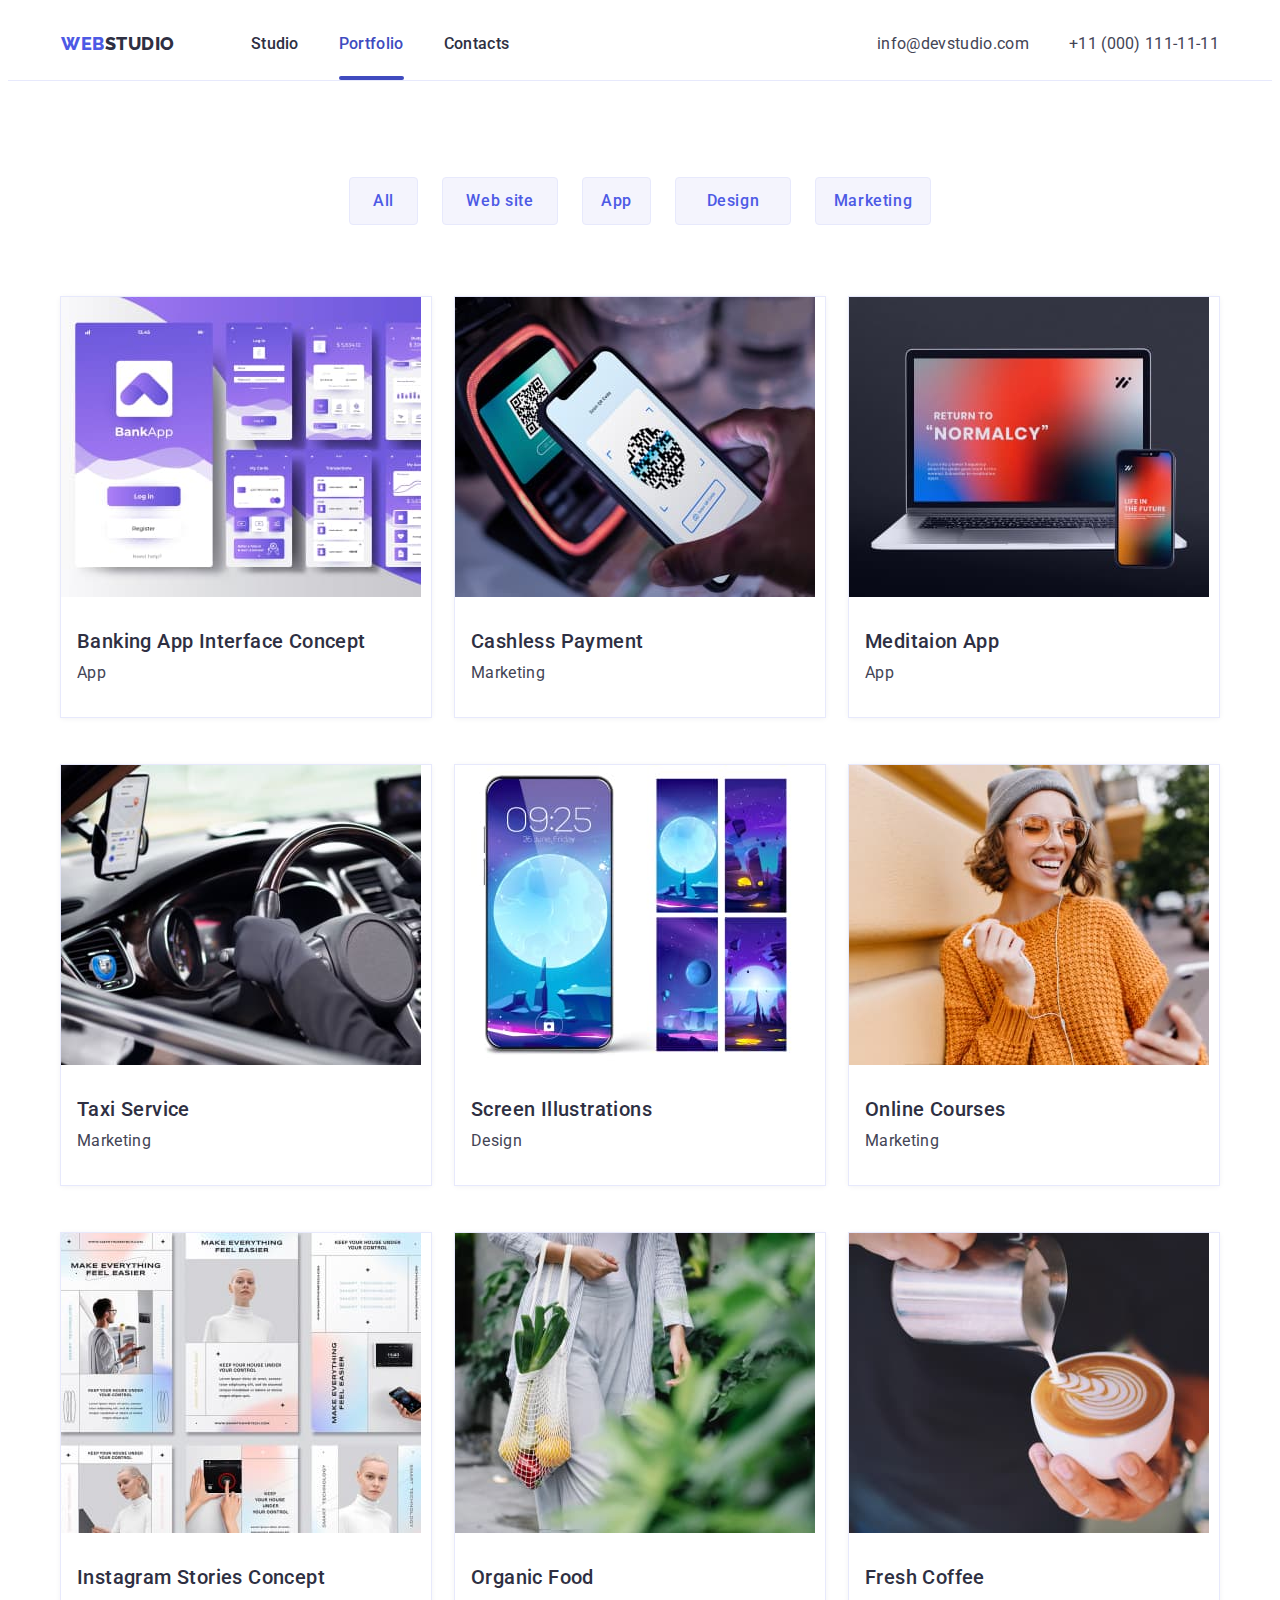
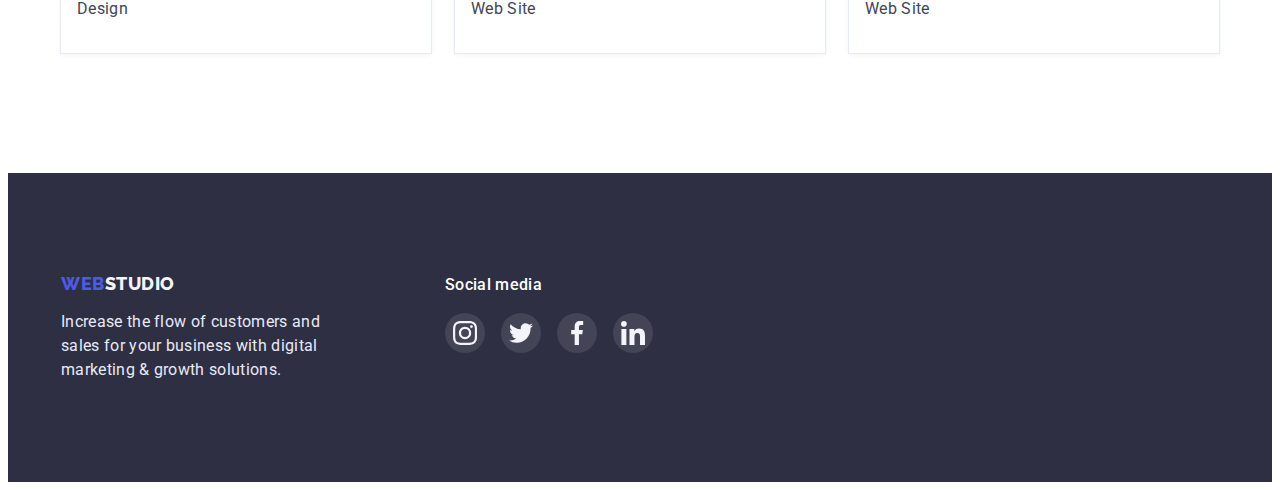
==== portfolio.html @ 3f5e1013 "Add files via upload" ====
<!DOCTYPE html>
<html lang="en">
<head>
    <meta charset="UTF-8">
    <meta http-equiv="X-UA-Compatible" content="IE=edge">
    <meta name="viewport" content="width=device-width, initial-scale=1.0">
    <title>Portfolio</title>
    <link rel="stylesheet" href="https://cdnjs.cloudflare.com/ajax/libs/modern-normalize/1.1.0/modern-normalize.min.css" integrity="sha512-wpPYUAdjBVSE4KJnH1VR1HeZfpl1ub8YT/NKx4PuQ5NmX2tKuGu6U/JRp5y+Y8XG2tV+wKQpNHVUX03MfMFn9Q==" crossorigin="anonymous" referrerpolicy="no-referrer" />
    <link rel="stylesheet" href="./css/styles.css">
    <link rel="preconnect" href="https://fonts.googleapis.com">
    <link rel="preconnect" href="https://fonts.gstatic.com" crossorigin>
    <link href="https://fonts.googleapis.com/css2?family=Raleway:wght@800&family=Roboto:wght@400;500;700&display=swap" rel="stylesheet">
</head>
<body>
    <header class="header">
        <div class="container header-container">
            <nav class="header-navigation">
                <a href="" class="header-logo link"><span class="header-logo-word">Web</span>Studio</a>
                <ul class="header-list list">
                    <li class="header-list-item"><a class="header-link link" href="./index.html">Studio</a></li>
                    <li class="header-list-item"><a class="header-link link current" href="./portfolio.html">Portfolio</a></li>
                    <li class="header-list-item"><a class="header-link link" href="">Contacts</a></li>
                </ul>
            </nav>
            <address class="header-address">
                <ul class="address-list list">
                    <li class="address-list-item"><a class="address-mail link" href="mailto:info@devstudio.com">info@devstudio.com</a></li>
                    <li class="address-list-item"><a class="address-tel link" href="tel:+110001111111">+11 (000) 111-11-11</a></li>
                </ul>
            </address>
        </div>
    </header>
    <main>
        <section class="portfolio-info">
            <div class="container">
                <ul class="portfolio-navigation-list list">
                    <li class="portfolio-navigation-item"><button class="portfolio-btn btn-small" type="button">All</button></li>
                    <li class="portfolio-navigation-item"><button class="portfolio-btn" type="button">Web site</button></li>
                    <li class="portfolio-navigation-item"><button class="portfolio-btn btn-small" type="button">App</button></li>
                    <li class="portfolio-navigation-item"><button class="portfolio-btn" type="button">Design</button></li>
                    <li class="portfolio-navigation-item"><button class="portfolio-btn" type="button">Marketing</button></li>
                </ul>
                <ul class="portfolio-service-list list">
                        <li class="portfolio-service-item">
                            <div class="portfolio-item-wrap">
                                <img src="./images/portfolio-img-1.jpg" alt="phone's apps" width="360" height="300">
                                <div class="portfolio-item-text-wrap">
                                    <p class="portfolio-item-text">
                                        14 Stylish and User-Friendly App Design Concepts · Task Manager App · Calorie Tracker App · Exotic Fruit Ecommerce App · Cloud Storage App
                                    </p>
                                </div>
                            </div>
                            <div class="service-text">
                                <h3 class="service-item-title">Banking App Interface Concept</h3>
                                <p class="service-item-text">App</p>
                            </div>
                        </li>
                        <li class="portfolio-service-item">
                            <div class="portfolio-item-wrap">
                                <img src="./images/portfolio-img-2.jpg" alt="phone with payying app" width="360" height="300">
                                <div class="portfolio-item-text-wrap">
                                    <p class="portfolio-item-text">
                                        Lorem ipsum dolor sit amet consectetur adipisicing elit. Officiis quas vero tempore minus similique, consectetur atque itaque aliquam nihil mollitia distinctio quo nesciunt cupiditate natus quae blanditiis in laudantium odio?
                                    </p>
                                </div>
                            </div>
                            <div class="service-text">
                                <h3 class="service-item-title">Cashless Payment</h3>
                                <p class="service-item-text">Marketing</p>
                            </div>
                        </li>
                        <li class="portfolio-service-item">
                            <div class="portfolio-item-wrap">
                                <img src="./images/portfolio-img-3.jpg" alt="laptop" width="360" height="300">
                                <div class="portfolio-item-text-wrap">
                                    <p class="portfolio-item-text">
                                        Lorem ipsum dolor sit amet consectetur adipisicing elit. Officiis quas vero tempore minus similique, consectetur atque itaque aliquam nihil mollitia distinctio quo nesciunt cupiditate natus quae blanditiis in laudantium odio?
                                    </p>
                                </div>
                            </div>
                            <div class="service-text">
                                <h3 class="service-item-title">Meditaion App</h3>
                                <p class="service-item-text">App</p>
                            </div>
                        </li>
                    <li class="portfolio-service-item">
                        <div class="portfolio-item-wrap">
                            <img src="./images/portfolio-img-4.jpg" alt="car inside" width="360" height="300">
                            <div class="portfolio-item-text-wrap">
                                <p class="portfolio-item-text">
                                    Lorem ipsum dolor sit amet consectetur adipisicing elit. Officiis quas vero tempore minus similique, consectetur atque itaque aliquam nihil mollitia distinctio quo nesciunt cupiditate natus quae blanditiis in laudantium odio?
                                </p>
                            </div>
                        </div>
                        <div class="service-text">
                            <h3 class="service-item-title">Taxi Service</h3>
                            <p class="service-item-text">Marketing</p>
                        </div>
                    </li>
                    <li class="portfolio-service-item">
                        <div class="portfolio-item-wrap">
                            <img src="./images/portfolio-img-5.jpg" alt="phone's screen" width="360" height="300">
                            <div class="portfolio-item-text-wrap">
                                <p class="portfolio-item-text">
                                    Lorem ipsum dolor sit amet consectetur adipisicing elit. Officiis quas vero tempore minus similique, consectetur atque itaque aliquam nihil mollitia distinctio quo nesciunt cupiditate natus quae blanditiis in laudantium odio?
                                </p>
                            </div>
                        </div>
                        <div class="service-text">
                            <h3 class="service-item-title">Screen Illustrations</h3>
                            <p class="service-item-text">Design</p>
                        </div>
                    </li>
                    <li class="portfolio-service-item">
                        <div class="portfolio-item-wrap">
                            <img src="./images/portfolio-img-6.jpg" alt="smilling girl" width="360" height="300">
                            <div class="portfolio-item-text-wrap">
                                <p class="portfolio-item-text">
                                    Lorem ipsum dolor sit amet consectetur adipisicing elit. Officiis quas vero tempore minus similique, consectetur atque itaque aliquam nihil mollitia distinctio quo nesciunt cupiditate natus quae blanditiis in laudantium odio?
                                </p>
                            </div>
                        </div>
                        <div class="service-text">
                            <h3 class="service-item-title">Online Courses</h3>
                            <p class="service-item-text">Marketing</p>
                        </div>
                    </li>
                    <li class="portfolio-service-item">
                        <div class="portfolio-item-wrap">
                            <img src="./images/portfolio-img-7.jpg" alt="instagram stories" width="360" height="300">
                            <div class="portfolio-item-text-wrap">
                                <p class="portfolio-item-text">
                                    Lorem ipsum dolor sit amet consectetur adipisicing elit. Officiis quas vero tempore minus similique, consectetur atque itaque aliquam nihil mollitia distinctio quo nesciunt cupiditate natus quae blanditiis in laudantium odio?
                                </p>
                            </div>
                        </div>
                        <div class="service-text">
                            <h3 class="service-item-title">Instagram Stories Concept</h3>
                            <p class="service-item-text">Design</p>
                        </div>
                    </li>
                    <li class="portfolio-service-item">
                        <div class="portfolio-item-wrap">
                            <img src="./images/portfolio-img-8.jpg" alt="woman carring bag with fruit" width="360" height="300">
                            <div class="portfolio-item-text-wrap">
                                <p class="portfolio-item-text">
                                    Lorem ipsum dolor sit amet consectetur adipisicing elit. Officiis quas vero tempore minus similique, consectetur atque itaque aliquam nihil mollitia distinctio quo nesciunt cupiditate natus quae blanditiis in laudantium odio?
                                </p>
                            </div>
                        </div>
                        <div class="service-text">
                            <h3 class="service-item-title">Organic Food</h3>
                            <p class="service-item-text">Web Site</p>
                        </div>
                    </li>
                    <li class="portfolio-service-item">
                        <div class="portfolio-item-wrap">
                            <img src="./images/portfolio-img-9.jpg" alt="coffee" width="360" height="300">
                            <div class="portfolio-item-text-wrap">
                                <p class="portfolio-item-text">
                                    Lorem ipsum dolor sit amet consectetur adipisicing elit. Officiis quas vero tempore minus similique, consectetur atque itaque aliquam nihil mollitia distinctio quo nesciunt cupiditate natus quae blanditiis in laudantium odio?
                                </p>
                            </div>
                        </div>
                        <div class="service-text">
                            <h3 class="service-item-title">Fresh Coffee</h3>
                            <p class="service-item-text">Web Site</p>
                        </div>
                    </li>
                </ul>
            </div>
        </section>
    </main>
    <footer class="footer">
        <div class="container footer-items">
            <div class="footer-left">
                <a class="footer-link link" href="./portfolio.html"><span class="footer-link-word">Web</span>Studio</a>
                <p class="footer-text">Increase the flow of customers and sales for your business with digital marketing & growth solutions.</p>
            </div>
            <div class="footer-soc">
                <p class="footer-soc-title">Social media</p>
                <ul class="footer-soc-list list">
                    <li class="footer-soc-item">
                        <a class="footer-soc-link link" href="">
                            <svg class="footer-soc-icon" width="24" height="24">
                                <use href="./images/symbol-defs.svg#icon-instagram"></use>
                            </svg>
                        </a>
                    </li>
                    <li class="footer-soc-item">
                        <a class="footer-soc-link link" href="">
                            <svg class="footer-soc-icon" width="24" height="24">
                                <use href="./images/symbol-defs.svg#icon-twitter"></use>
                            </svg>
                        </a>
                    </li>
                    <li class="footer-soc-item">
                        <a class="footer-soc-link link" href="">
                            <svg class="footer-soc-icon" width="24" height="24">
                                <use href="./images/symbol-defs.svg#icon-facebook"></use>
                            </svg>
                        </a>
                    </li>
                    <li class="footer-soc-item">
                        <a class="footer-soc-link link" href="">
                            <svg class="footer-soc-icon" width="24" height="24">
                                <use href="./images/symbol-defs.svg#icon-linkedin"></use>
                            </svg>
                        </a>
                    </li>
                </ul>
            </div>
        </div>
    </footer>
</body>
</html>
---- css/styles.css ----
body {
    font-family: 'Roboto', sans-serif;
    color: #2E2F42;
}

h1, h2, h3, h4, h5, h6, p {
    margin: 0;
}

ul {
    margin: 0;
    padding-left: 0;
}

button {
    cursor: pointer;
}

a {
    list-style: none;
}

img {
    display: block;
}

.list {
    list-style: none;
}

.link {
    text-decoration: none;
    font-style: normal;
}

:root {
    --LogoColor: #4D5AE5;
    --MainTextColor: #2E2F42;
    --SecondTextColor: #434455;
    --HoverFocusColor: #404BBF;
    --FooterHoverFocusColor: #31D0AA;
    --CustomersMainColor: #8E8F99;
    --CustomersLinkColor: #404BBF;
    --SlideTextColor: #F4F4FD;
    --SlideTextBgColor: #4D5AE5;
    --HeroGradient: linear-gradient(rgba(46, 47, 66, 0.7), rgba(46, 47, 66, 0.7));
}

.container {
    width: 1158px;
    padding-left: 15px;
    padding-right: 15px;
    margin-left: auto;
    margin-right: auto;
}

/*--------------------- STUDIO PAGE -----------------------*/

/*--------------- header ---------------*/

.header {
    border-bottom: 1px solid #E7E9FC;
}

.header-container {
    padding-top: 24px;
    padding-bottom: 24px;
    display: flex;
}

.header-navigation {
    margin-right: auto;
    display: flex;
}

.header-logo {
    font-family: 'Raleway', sans-serif;
    font-weight: 800;
    font-size: 18px;
    line-height: 1.33;
    letter-spacing: 0.03em;
    text-transform: uppercase;
    margin-right: 76px;
    color: var(--MainTextColor)
}

.header-logo-word {
    color: var(--LogoColor)
}

.header-list {
    display: flex;
    gap: 40px;
}

/* .header-list-item {
} */

.header-link {
    font-weight: 500;
    font-size: 16px;
    line-height: 1.5;
    letter-spacing: 0.02em;
    color: var(--MainTextColor);
    transition: color 250ms cubic-bezier(0.4, 0, 0.2, 1);
}

.header-link:is(:hover, :focus) {
    color: var(--HoverFocusColor);
}

.current {
    color: #404BBF;
    position: relative;
}

.current::after {
    content: '';
    position: absolute;
    top: 42px;
    left: 0;
    width: 100%;
    height: 4px;
    border-radius: 2px;
    background-color: var(--HoverFocusColor);

}

/* .header-address {
} */

.address-list {
    font-size: 16px;
    line-height: 1.5;
    letter-spacing: 0.02em;
    display: flex;
    gap: 40px;
}

/* .address-list-item {
} */

.address-mail {
    color: var(--SecondTextColor);
    transition: color 250ms cubic-bezier(0.4, 0, 0.2, 1);
}

.address-tel {
    color: var(--SecondTextColor);
    transition: color 250ms cubic-bezier(0.4, 0, 0.2, 1);
}

.address-mail:is(:hover, :focus),
.address-tel:is(:hover, :focus) {
    color: var(--HoverFocusColor);
}


/*--------------- main ---------------*/

/* .main {
} */

/*--------------- hero --------------*/

.hero {
    padding-top: 188px;
    padding-bottom: 188px;
    background: #2E2F42;
    background-image: var(--HeroGradient) ,url(../images/background-hero-img.jpg);
    background-repeat: no-repeat;
    background-size: cover;
}

.hero-container {
    display: flex;
    flex-direction: column;
    align-items: center;
    gap: 48px;
}

.hero-title {
    max-width: 500px;
    text-align: center;
    font-weight: 700;
    font-size: 56px;
    line-height: 1.07;
    letter-spacing: 0.02em;
    color: #FFFFFF;
}

.hero-btn {
    min-width: 169px;
    height: 56px;
    padding: 16px 32px;
    font-family: inherit;
    font-style: normal;
    font-weight: 500;
    font-size: 16px;
    line-height: 1.5;
    letter-spacing: 0.04em;
    color: #FFFFFF;
    background: #4D5AE5;
    border-style: none;
    border-radius: 4px;
    transition: background-color 250ms cubic-bezier(0.4, 0, 0.2, 1);
}

.hero-btn:is(:hover, :focus) {
    background-color: var(--HoverFocusColor);
}

/*-------------- studio advantage ---------------*/

.studio-advantage {
    padding-top: 120px;
}

.studio-advatage-pics-list {
    margin-bottom: 8px;
    display: flex;
    justify-content: center;
    gap: 24px;
}

.studio-advatage-pics-item {
    width: 264px;
    height: 112px;
}

.studio-advatage-pic {
    width: 100%;
    height: 100%;
    display: flex;
    justify-content: center;
    align-items: center;
    border-radius: 4px;
    background-color: #F4F4FD;

}

.studio-advantage-list {
    display: flex;
    gap: 24px;
}

/* .studio-list-item {
} */

.studio-item-title {
    margin-bottom: 8px;
    font-weight: 500;
    font-size: 20px;
    line-height: 1.2;
    letter-spacing: 0.02em;
}

.studio-item-text {
    min-width: 264px;
    font-size: 16px;
    line-height: 1.5;
    letter-spacing: 0.02em;
    color: var(--SecondTextColor)
}

/*-------------- studio works --------------*/

.studio-works {
    margin-top: 120px;
    padding-bottom: 120px;
}

.studio-works-title {
    text-align: center;
    font-size: 36px;
    line-height: 1.11;
    letter-spacing: 0.02em;
    text-transform: capitalize;
}

.studio-works-list {
    margin-top: 72px;
    display: flex;
    gap: 24px;
}

.works-list-item {
    width: calc((100% - 48px) / 3);
}

/*--------------- studio team ---------------*/

.studio-team {
    padding-top: 120px;
    padding-bottom: 120px;
    background: #F4F4FD;
}

.studio-team-title {
    text-align: center;
    font-size: 36px;
    line-height: 1.11;
    letter-spacing: 0.02em;
    text-transform: capitalize;
}

.studio-team-list {
    margin-top: 72px;
    display: flex;
    gap: 24px;
}

.studio-team-list-item {
    box-shadow: 0px 1px 6px rgba(46, 47, 66, 0.08), 0px 1px 1px rgba(46, 47, 66, 0.16), 0px 2px 1px rgba(46, 47, 66, 0.08);
    width: calc((100% - 72px) / 4);
}

/* .studio-team-member {
} */

.member-text {
    padding: 32px 16px;
    background: #FFFFFF;
    border-radius: 0px 0px 4px 4px;
}

.studio-member-name {
    margin-bottom: 8px;
    text-align: center;
    font-weight: 500;
    font-size: 20px;
    line-height: 1.2;
    letter-spacing: 0.02em;
}

.studio-member-text {
    text-align: center;
    font-size: 16px;
    line-height: 1.5;
    letter-spacing: 0.02em;
    color: var(--SecondTextColor)
}

.studio-team-icon-list {
    margin-top: 12px;
    display: flex;
    justify-content: center;
    gap: 24px;
}

.studio-team-icon-list-item {
    width: 40px;
    height: 40px;
}

.studio-team-icon-link {
    width: 100%;
    height: 100%;
    display: flex;
    justify-content: center;
    align-items: center;
    border-radius: 50%;
    background-color: var(--LogoColor);
    transition: background-color 250ms cubic-bezier(0.4, 0, 0.2, 1);
}

.studio-team-icon-link:is(:hover, :focus) {
    background-color: var(--HoverFocusColor);
}

/*--------------- customers ---------------*/

.customers {
    padding-top: 120px;
    padding-bottom: 120px;
}

.customers-title {
    margin-bottom: 72px;
    text-align: center;
    font-size: 36px;
    line-height: 40px;
    letter-spacing: 0.02em;
    text-transform: capitalize;
}

.customers-list {
    display: flex;
    justify-content: center;
    gap: 24px;
}

.customers-list-item {
    width: 168px;
    height: 88px;
}

.customers-list-link {
    width: 100%;
    height: 100%;
    display: flex;
    justify-content: center;
    align-items: center;
    border: 1px solid var(--CustomersMainColor);
    border-radius: 4px;
    color: var(--CustomersMainColor);
    transition: border-color 250ms cubic-bezier(0.4, 0, 0.2, 1);
}

.customers-icon {
    fill: currentColor;
    transition: fill 250ms cubic-bezier(0.4, 0, 0.2, 1);
}

.customers-list-link:is(:hover, :focus) {
    border-color: var(--CustomersLinkColor);
}

.customers-list-link:is(:hover, :focus) .customers-icon {
    fill: var(--CustomersLinkColor);
}

/*--------------- footer ---------------*/

.footer {
    padding-top: 100px;
    padding-bottom: 100px;
    background: #2E2F42;
}

.footer-items {
    display: flex;
    align-items: baseline;
}

.footer-left {
    margin-right: 120px;
}

.footer-link {
    font-family: 'Raleway', sans-serif;
    font-weight: 800;
    font-size: 18px;
    line-height: 1.17;
    letter-spacing: 0.03em;
    text-transform: uppercase;
    color: #F4F4FD;
}

.footer-link-word {
    color: #4D5AE5;
}

.footer-text {
    margin-top: 16px;
    max-width: 264px;
    font-size: 16px;
    line-height: 1.5;
    letter-spacing: 0.02em;
    color: #E7E9FC;
}

.footer-soc-title {
    margin-bottom: 16px;
    font-weight: 500;
    font-size: 16px;
    line-height: 24px;
    letter-spacing: 0.02em;
    color: #FFFFFF;
}

.footer-soc-list {
    display: flex;
    justify-content: start;
    gap: 16px;
}

.footer-soc-item {
    width: 40px;
    height: 40px;
}

.footer-soc-link {
    width: 100%;
    height: 100%;
    display: flex;
    justify-content: center;
    align-items: center;
    border-radius: 50%;
    background-color: rgba(255, 255, 255, 0.1);
    transition: background-color 250ms cubic-bezier(0.4, 0, 0.2, 1);
}

.footer-soc-link:is(:hover, :focus) {
    background-color: var(--FooterHoverFocusColor);
}


/*--------------------- PORTFOLIO PAGE ---------------------*/

.portfolio-info {
    padding-top: 96px;
    padding-bottom: 120px;
}

.portfolio-navigation-list {
    margin-bottom: 72px;
    display: flex;
    gap: 24px;
    justify-content: center;
}

/* .portfolio-navigation-item {
} */

.portfolio-btn {
    min-width: 116px;
    height: 48px;
    cursor: pointer;
    font-family: inherit;
    font-weight: 500;
    font-size: 16px;
    line-height: 1.5;
    letter-spacing: 0.04em;
    color: #4D5AE5;
    background: #F4F4FD;
    border: 1px solid #E7E9FC;
    border-radius: 4px;
    transition: color 250ms cubic-bezier(0.4, 0, 0.2, 1),
        background-color 250ms cubic-bezier(0.4, 0, 0.2, 1),
        border 250ms cubic-bezier(0.4, 0, 0.2, 1),
        box-shadow 250ms cubic-bezier(0.4, 0, 0.2, 1);
}

.portfolio-btn:is(:hover, :focus) {
    color: #FFFFFF;
    background: #404BBF;
    border: 1px solid #404BBF;
    box-shadow: 0px 1px 6px rgba(46, 47, 66, 0.08), 0px 1px 1px rgba(46, 47, 66, 0.16), 0px 2px 1px rgba(46, 47, 66, 0.08);
}

.btn-small {
    min-width: 69px;
}

.portfolio-service-list {
    display: flex;
    flex-wrap: wrap;
    column-gap: 24px;
    row-gap: 48px;
}


.portfolio-service-item {
    outline: 1px solid #E7E9FC;
    box-shadow: 0px 1px 6px rgba(46, 47, 66, 0.08);
    width: calc((100% - 48px) / 3);
    transition: box-shadow 250ms cubic-bezier(0.4, 0, 0.2, 1);
}

.portfolio-service-item:is(:hover, :focus) {
    box-shadow: 0px 1px 6px rgba(46, 47, 66, 0.08), 0px 1px 1px rgba(46, 47, 66, 0.16), 0px 2px 1px rgba(46, 47, 66, 0.08);
}

.portfolio-item-wrap {
    position: relative;
    overflow: hidden;
}

.portfolio-item-text-wrap {
    position: absolute;
    top: 0;
    height: 100%;
    padding-top: 40px;
    padding-right: 32px;
    padding-left: 32px;
    background-color: var(--SlideTextBgColor);
    transform: translateY(100%);
    transition: transform 250ms cubic-bezier(0.4, 0, 0.2, 1);
    overflow-y: auto;
}

.portfolio-item-text {
    font-size: 16px;
    line-height: 1.5;
    letter-spacing: 0.02em;
    color: var(--SlideTextColor);
}

.portfolio-service-item:hover .portfolio-item-text-wrap {
    transform: translateY(0);
}

.service-text {
    padding-top: 32px;
    padding-bottom: 32px;
    padding-left: 16px;
    background: #FFFFFF;
}

.service-item-title {
    margin-bottom: 8px;
    font-weight: 500;
    font-size: 20px;
    line-height: 1.2;
    letter-spacing: 0.02em;
}

.service-item-text {
    font-size: 16px;
    line-height: 1.5;
    letter-spacing: 0.02em;
    color: var(--SecondTextColor)
}

/*--------------------- MODAL PAGE ---------------------*/

.backdrop {
    position: fixed;
    top: 0;
    width: 100%;
    height: 100%;
    background-color: rgba(46, 47, 66, 0.4);
    transition: opacity 250ms cubic-bezier(0.4, 0, 0.2, 1),
        visibility 250ms cubic-bezier(0.4, 0, 0.2, 1);
}

.is-hidden {
    opacity: 0;
    visibility: hidden;
    pointer-events: none;
}

.modal {
    width: 408px;
    min-height: 576px;
    padding: 24px;
    background-color: #FCFCFC;
    box-shadow: 0px 1px 1px rgba(0, 0, 0, 0.14), 0px 1px 3px rgba(0, 0, 0, 0.12), 0px 2px 1px rgba(0, 0, 0, 0.2);
    border-radius: 4px;
    position: absolute;
    top: 50%;
    left: 50%;
    transform: translate(-50%, -50%) scale(1) rotate(360deg);
    transition: transform 400ms cubic-bezier(0.4, 0, 0.2, 1);
}

.backdrop.is-hidden .modal {
    transform: translate(-350%, -50%) scale(0) rotate(0);
}

.modal-close {
    width: 24px;
    height: 24px;
    background-color: #E7E9FC;
    border: 1px solid rgba(0, 0, 0, 0.1);
    border-radius: 50%;
    display: flex;
    justify-content: center;
    align-items: center;
    margin-left: auto;
}
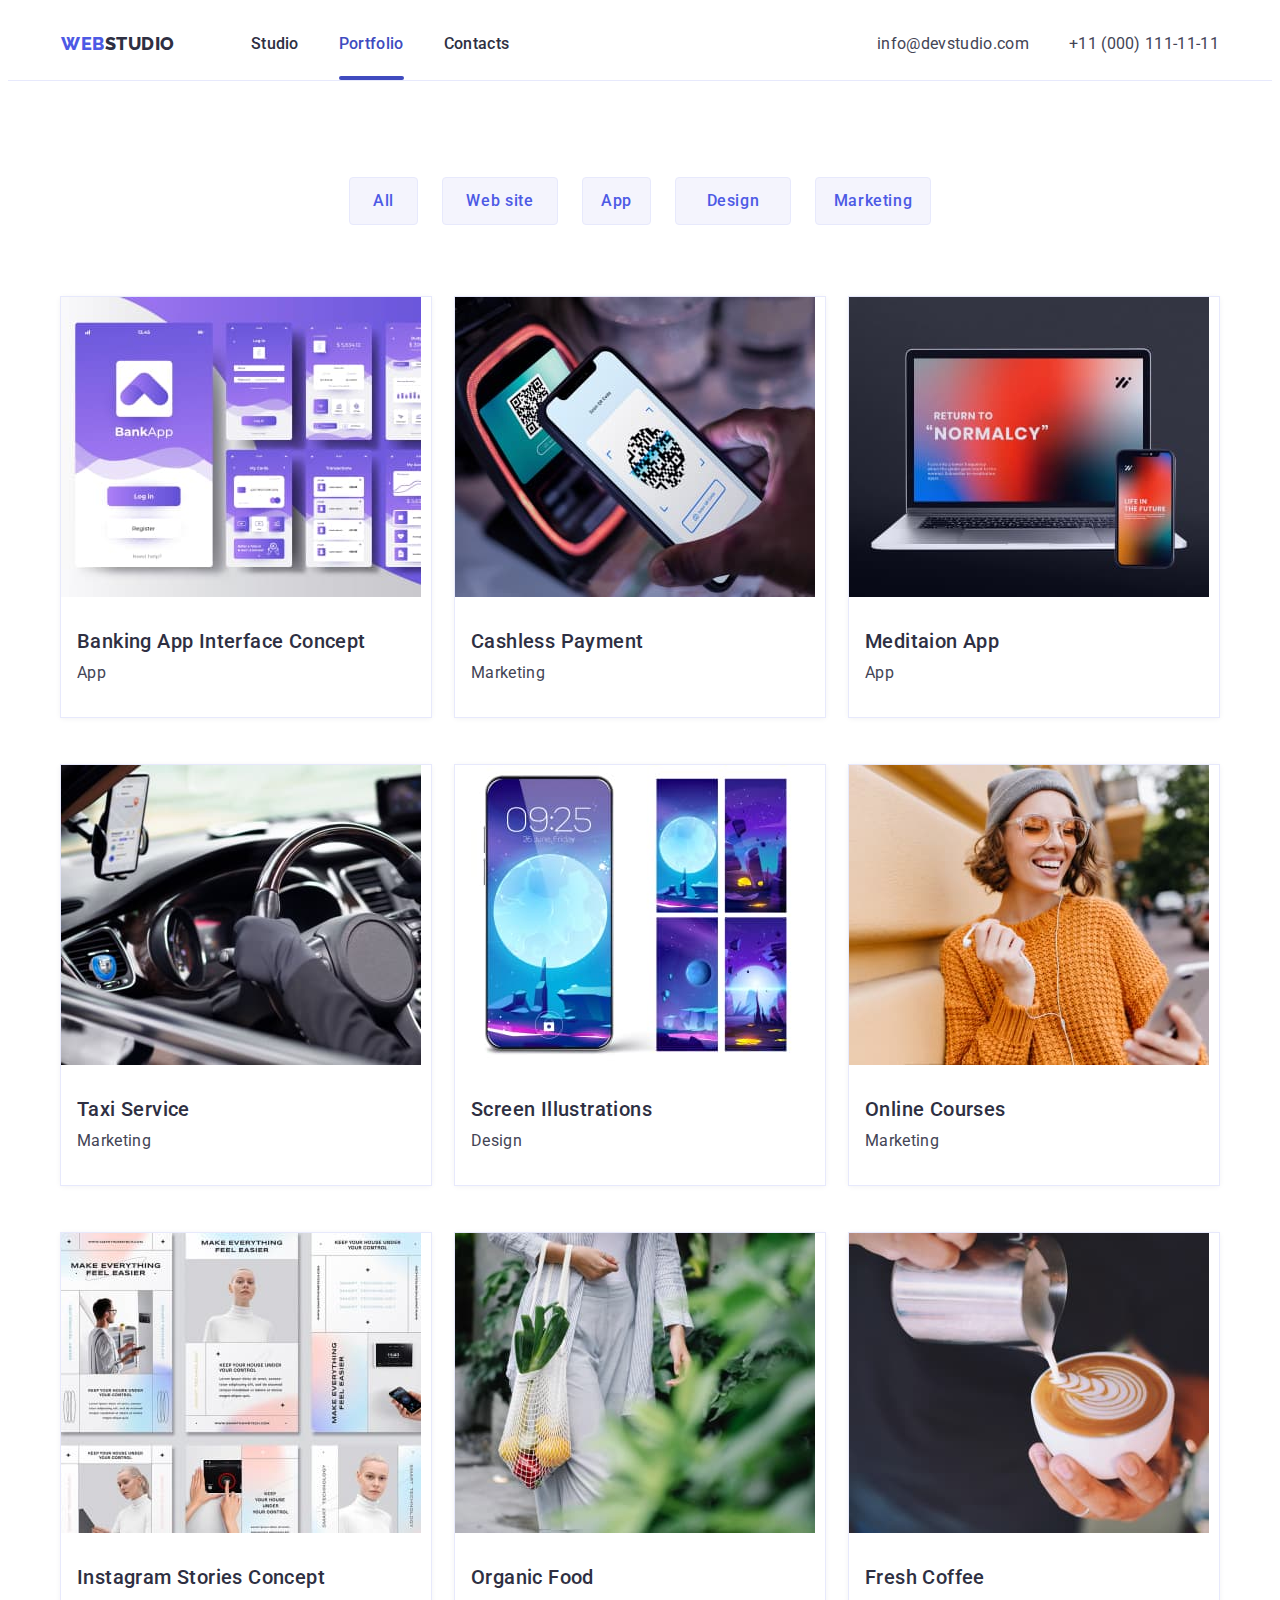
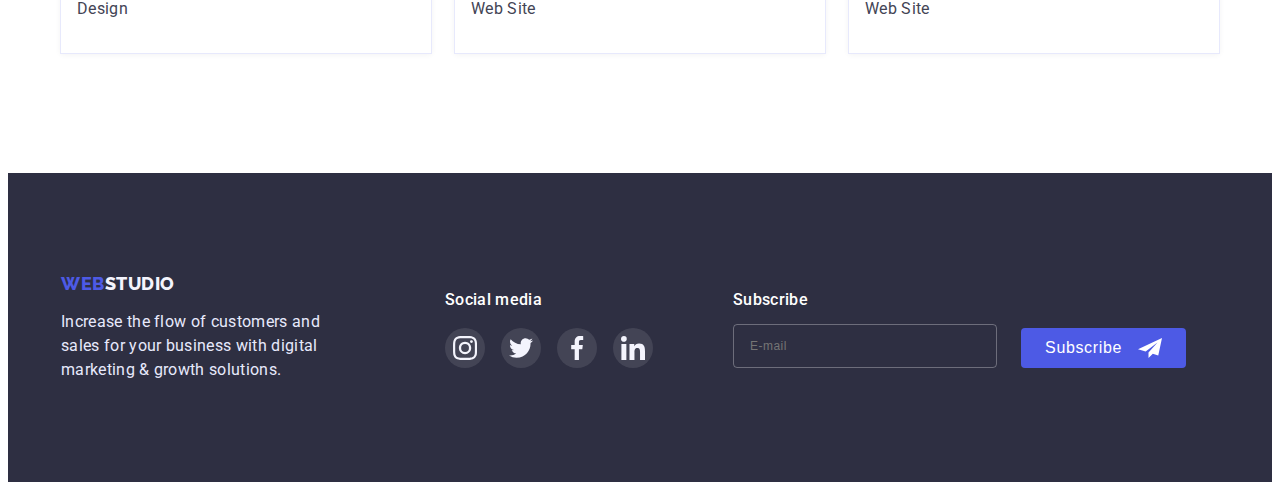
==== commit ed67a6c4: "html+css+modal6" ====
--- a/portfolio.html
+++ b/portfolio.html
@@ -210,6 +210,16 @@
                     </li>
                 </ul>
             </div>
+            <form class="footer-form">
+                <label for="user-mail" class="footer-label">Subscribe</label>
+                <input class="footer-input" id="user-mail" type="email" name="user-mail" placeholder="E-mail"/>
+                <button class="button sub-btn" type="submit">
+                    <span class="sub-btn-text">Subscribe</span>
+                    <svg class="sub-icon" width="24" height="24">
+                        <use href="./images/symbol-defs.svg#icon-subscribe"></use>
+                    </svg>
+                </button>
+            </form>
         </div>
     </footer>
 </body>
--- a/css/styles.css
+++ b/css/styles.css
@@ -54,6 +54,19 @@
     margin-right: auto;
 }
 
+.visually-hidden {
+    position: absolute;
+    width: 1px;
+    height: 1px;
+    margin: -1px;
+    border: 0;
+    padding: 0;
+    white-space: nowrap;
+    clip-path: inset(100%);
+    clip: rect(0 0 0 0);
+    overflow: hidden;
+}
+
 /*--------------------- STUDIO PAGE -----------------------*/
 
 /*--------------- header ---------------*/
@@ -430,7 +443,7 @@
 
 .footer-items {
     display: flex;
-    align-items: baseline;
+    align-items: center;
 }
 
 .footer-left {
@@ -464,7 +477,7 @@
     margin-bottom: 16px;
     font-weight: 500;
     font-size: 16px;
-    line-height: 24px;
+    line-height: 1.5;
     letter-spacing: 0.02em;
     color: #FFFFFF;
 }
@@ -493,6 +506,70 @@
 
 .footer-soc-link:is(:hover, :focus) {
     background-color: var(--FooterHoverFocusColor);
+}
+
+.footer-form {
+    width: 453px;
+    height: 80px;
+    margin-left: 80px;
+    display: flex;
+    align-items: flex-end;
+    gap: 24px;
+    position: relative;
+}
+
+.footer-label {
+    color: #FFFFFF;
+    position: absolute;
+    top: 0;
+    font-weight: 500;
+    font-size: 16px;
+    line-height: 1.5;
+    letter-spacing: 0.02em;
+}
+
+.footer-input {
+    width: 264px;
+    height: 40px;
+    padding-left: 16px;
+    font-weight: 400;
+    font-size: 12px;
+    line-height: 2;
+    letter-spacing: 0.04em;
+    color: rgba(255, 255, 255, 0.6);
+    background-color: transparent;
+    border: 1px solid rgba(255, 255, 255, 0.3);
+    border-radius: 4px;
+    outline: transparent;
+}
+
+.sub-btn {
+    width: 165px;
+    height: 40px;
+    padding: 8px 24px;
+    background: #4D5AE5;
+    border: none;
+    border-radius: 4px;
+    display: flex;
+    align-items: center;
+    gap: 16px;
+    transition: background-color 250ms cubic-bezier(0.4, 0, 0.2, 1);
+}
+
+.sub-btn:is(:hover, :focus) {
+    background-color: var(--HoverFocusColor);
+}
+
+.sub-btn-text {
+    font-weight: 500;
+    font-size: 16px;
+    line-height: 1.5;
+    letter-spacing: 0.04em;
+    color: #FFFFFF;
+}
+
+.sub-icon {
+    fill: #FFFFFF;
 }
 
 
@@ -659,4 +736,172 @@
     justify-content: center;
     align-items: center;
     margin-left: auto;
-}+    transition: fill 250ms cubic-bezier(0.4, 0, 0.2, 1),
+        background-color 250ms cubic-bezier(0.4, 0, 0.2, 1),
+        border 250ms cubic-bezier(0.4, 0, 0.2, 1);
+}
+
+.modal-close:is(:hover, :focus) {
+    fill: #FFFFFF;
+    background-color: #404BBF;
+    border: transparent;
+}
+
+/* .modal-form {
+} */
+
+.modal-form-title {
+    margin-top: 24px;
+    margin-bottom: 16px;
+    font-weight: 500;
+    font-size: 16px;
+    line-height: 1.5;
+    letter-spacing: 0.02em;
+    text-align: center;
+    color: #2E2F42;
+}
+
+.modal-label-wrap {
+    position: relative;
+}
+
+.modal-form-label {
+    font-weight: 400;
+    font-size: 12px;
+    line-height: 1.3;
+    letter-spacing: 0.04em;
+    color: #8E8F99;
+}
+
+.modal-form-icon {
+    position: absolute;
+    top: 35px;
+    left: 16px;
+    transition: fill 250ms cubic-bezier(0.4, 0, 0.2, 1);
+}
+
+.modal-form-icon-sec {
+    position: absolute;
+    top: 31px;
+    left: 16px;
+    transition: fill 250ms cubic-bezier(0.4, 0, 0.2, 1);
+}
+
+.modal-form-input {
+    width: 100%;
+    height: 40px;
+    margin-top: 4px;
+    margin-bottom: 8px;
+    padding-top: 8px;
+    padding-bottom: 8px;
+    padding-left: 38px;
+    background-color: transparent;
+    border: 1px solid rgba(33, 33, 33, 0.2);
+    border-radius: 4px;
+    outline: transparent;
+    transition: border-color 250ms cubic-bezier(0.4, 0, 0.2, 1);
+}
+
+.modal-form-input:focus {
+    border-color: #4D5AE5;
+}
+
+.modal-form-input:focus + .modal-form-icon {
+    fill: #4D5AE5;
+}
+
+.modal-form-input:focus + .modal-form-icon-sec {
+    fill: #4D5AE5;
+}
+
+.modal-form-textarea {
+    width: 100%;
+    height: 120px;
+    margin-top: 4px;
+    margin-bottom: 16px;
+    padding: 8px 16px;
+    border: 1px solid rgba(33, 33, 33, 0.2);
+    border-radius: 4px;
+    background-color: transparent;
+    outline: transparent;
+    resize: none;
+    transition: border-color 250ms cubic-bezier(0.4, 0, 0.2, 1);
+}
+
+.modal-form-textarea::placeholder {
+    font-weight: 400;
+    font-size: 12px;
+    line-height: 1.3;
+    letter-spacing: 0.04em;
+    color: rgba(117, 117, 117, 0.5);
+}
+
+.modal-form-textarea:focus {
+    border-color: #4D5AE5;
+}
+
+.modal-checkbox {
+    font-weight: 400;
+    font-size: 12px;
+    line-height: 1.3;
+    letter-spacing: 0.04em;
+    color: #757575;
+    display: flex;
+    align-items: center;
+    justify-content: center;
+}
+
+.modal-checkbox span {
+    width: 16px;
+    height: 16px;
+    margin-right: 8px;
+    border: 1.25px solid #2E2F42;
+    border-radius: 2px;
+    fill: transparent;
+    display: flex;
+    justify-content: center;
+    align-items: center;
+    transition: background-color 250ms cubic-bezier(0.4, 0, 0.2, 1),
+        fill 250ms cubic-bezier(0.4, 0, 0.2, 1);
+}
+
+.modal-check:checked + .modal-checkbox span {
+    background-color: #404BBF;
+    border: none;
+    fill: #F4F4FD;
+}
+
+.policy-link {
+    margin-left: 4px;
+    color: #4D5AE5;
+    text-decoration: underline;
+}
+
+.modal-form-btn {
+    width: 169px;
+    height: 56px;
+    margin-top: 24px;
+    margin-left: auto;
+    margin-right: auto;
+    padding: 16px 32px;
+    border: none;
+    background-color: #4D5AE5;
+    box-shadow: 0px 4px 4px rgba(0, 0, 0, 0.15);
+    border-radius: 4px;
+    display: flex;
+    align-items: center;
+    justify-content: center;
+    transition: background-color 250ms cubic-bezier(0.4, 0, 0.2, 1);
+}
+
+.modal-form-btn:is(:hover, :focus) {
+    background-color: var(--HoverFocusColor);
+}
+
+.modal-form-btn-content {
+    font-weight: 500;
+    font-size: 16px;
+    line-height: 1.5px;
+    letter-spacing: 0.04em;
+    color: #FFFFFF;
+}
